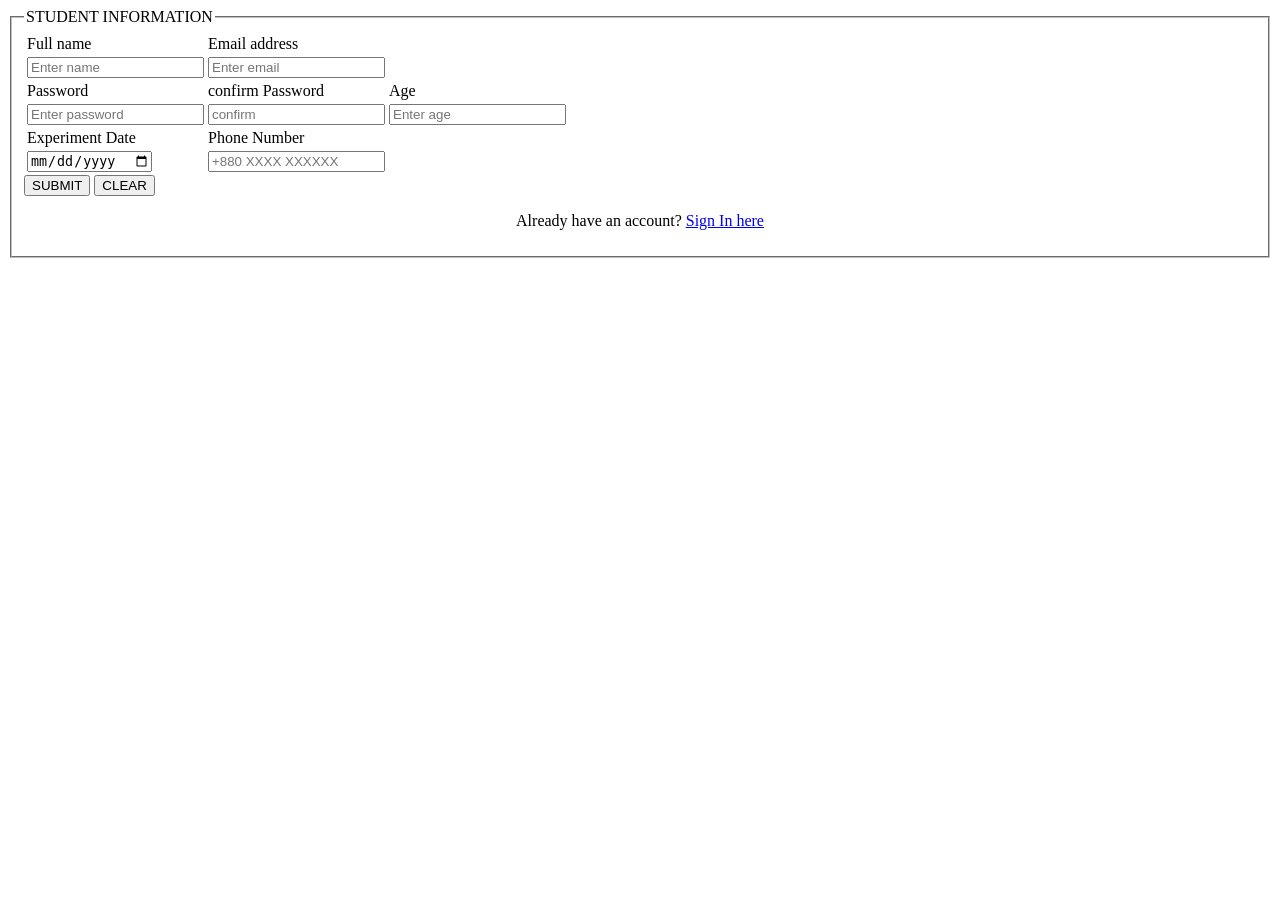
==== practice/Page/Resgistration.html @ 9733b314 "done" ====
<!DOCTYPE html>
<html lang="en">
    <head>
        <meta charset="UTF-8">
        <title>Registration Page</title>
        <link rel="stylesheet" href="../Design/Style.css">
        <script src="../JS/Script.js"></script>
    </head>
    <body>
        <div class="container">
            <form onsubmit="return validateForm()">
                <fieldset>
                    <legend>STUDENT INFORMATION</legend>
                    <table>
                        <tr>
                            <td><label for="Fullname">Full name</label></td>
                            <td><label for="Email">Email address</label></td>
                        </tr>
                        <tr>
                            <td><input type="text" id="Fullname" name="Fullname" placeholder="Enter name"></td>
                            <td><input type="email" id="Email" name="Email" placeholder="Enter email"></td>
                        </tr>
                        <tr>
                            <td><label for="Password">Password</label></td>
                              <td><label for="Password">confirm Password</label></td>
                            <td><label for="Age">Age</label></td>
                        </tr>
                        <tr>
                            <td><input type="password" id="Password" name="Password" placeholder="Enter password"></td>
                             <td><input type="password" id="Password" name="Password" placeholder="confirm"></td>
                            <td><input type="number" id="Age" name="Age" placeholder="Enter age"></td>
                        </tr>
                        <tr>
                            <td><label for="ExpDate">Experiment Date</label></td>
                            <td><label for="Phone">Phone Number</label></td>
                        </tr>
                        <tr>
                            <td><input type="date" id="ExpDate" name="ExpDate"></td>
                            <td><input type="tel" id="Phone" name="Phone" placeholder="+880 XXXX XXXXXX"></td>
                        </tr>
                    </table>
                    <div class="form-actions">
                        <input type="submit" value="SUBMIT">
                        <input type="reset" value="CLEAR">
                    </div>

                    <div class="redirect-link" style="margin-top: 15px; text-align: center;">
                        <p>Already have an account? <a href="signin.html">Sign In here</a></p>
                    </div>

                </fieldset>
            </form>
        </div>
    </body>
</html>
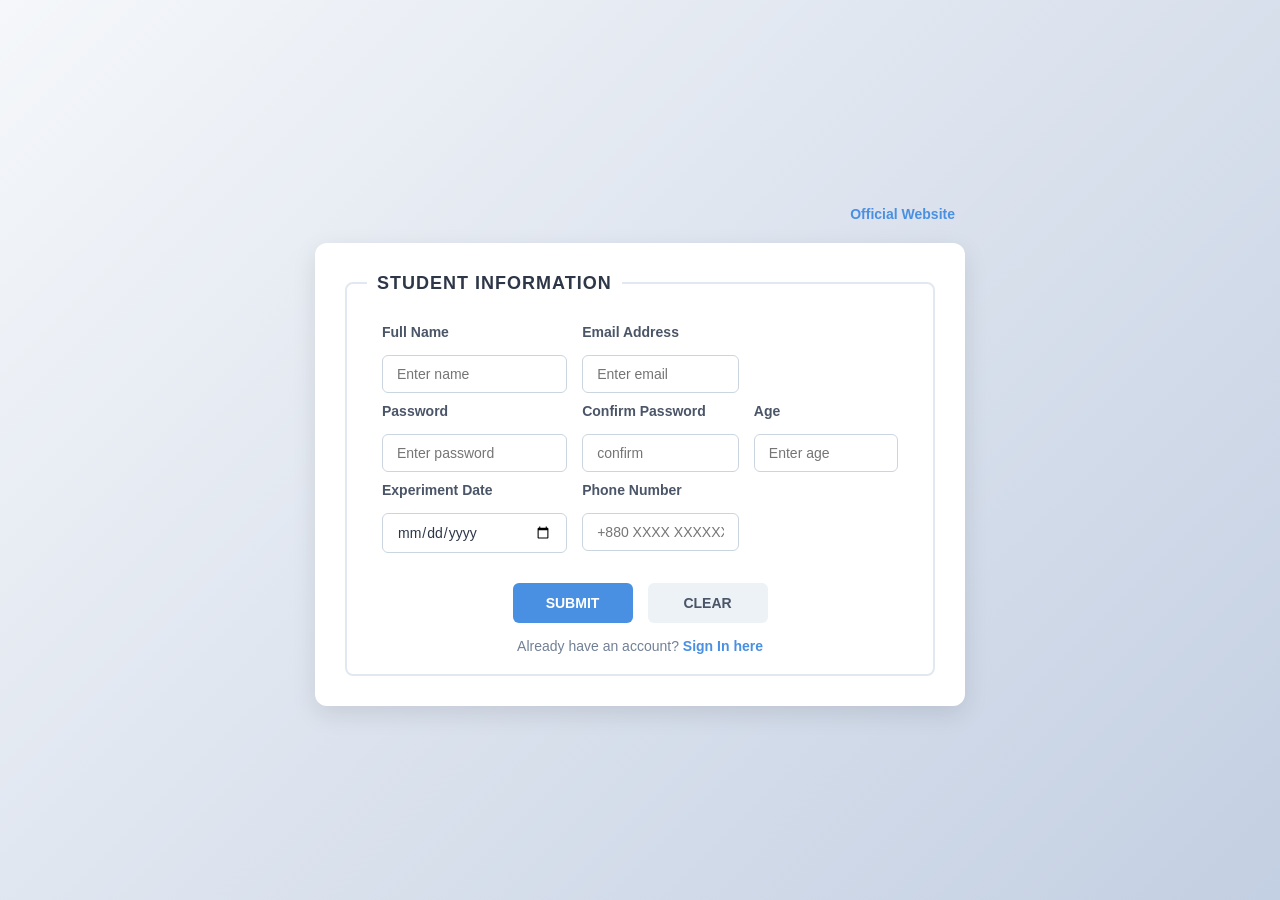
==== commit f24fb950: "change korsi" ====
--- a/practice/Page/Resgistration.html
+++ b/practice/Page/Resgistration.html
@@ -7,6 +7,9 @@
         <script src="../JS/Script.js"></script>
     </head>
     <body>
+        <div style="text-align: right; padding: 10px;">
+        <a href="https://sites.google.com/view/fahid-portfolio/home" target="_blank">Official Website</a>
+    </div>
         <div class="container">
             <form onsubmit="return validateForm()">
                 <fieldset>
--- a/practice/Design/Style.css
+++ b/practice/Design/Style.css
@@ -0,0 +1,191 @@
+/* --- Global Reset & Typography --- */
+* {
+    margin: 0;
+    padding: 0;
+    box-sizing: border-box;
+    font-family: 'Segoe UI', Tahoma, Geneva, Verdana, sans-serif;
+}
+
+body {
+    background: linear-gradient(135deg, #f5f7fa 0%, #c3cfe2 100%);
+    min-height: 100vh;
+    display: flex;
+    flex-direction: column;
+    justify-content: center;
+    align-items: center;
+    padding: 20px;
+}
+
+/* --- Official Website Link Layout --- */
+div[style*="text-align: right"] {
+    width: 100%;
+    max-width: 650px;
+    margin-bottom: 10px;
+}
+
+div[style*="text-align: right"] a {
+    color: #4a90e2;
+    text-decoration: none;
+    font-weight: 600;
+    font-size: 14px;
+    transition: color 0.3s ease;
+}
+
+div[style*="text-align: right"] a:hover {
+    color: #357abd;
+    text-decoration: underline;
+}
+
+/* --- Container Box Design --- */
+.container {
+    background: #ffffff;
+    padding: 30px;
+    border-radius: 12px;
+    box-shadow: 0 8px 24px rgba(0, 0, 0, 0.1);
+    width: 100%;
+    max-width: 650px; /* Registration form er layout e adjustment */
+}
+
+/* Sign-in page er jnno container-ti ektu choto korle bhalo dekhay */
+body:has(title:contains("Sign In")) .container,
+fieldset:not(:has(input[id="Fullname"]))-parent { 
+    /* Fallback width handle korar jnno custom width */
+}
+
+/* --- Fieldset & Legend Styling --- */
+fieldset {
+    border: 2px solid #e2e8f0;
+    border-radius: 8px;
+    padding: 20px;
+}
+
+legend {
+    font-weight: bold;
+    color: #2d3748;
+    padding: 0 10px;
+    font-size: 18px;
+    letter-spacing: 1px;
+}
+
+/* --- Table & Form Layout --- */
+table {
+    width: 100%;
+    border-collapse: separate;
+    border-spacing: 15px 10px;
+    margin-bottom: 15px;
+}
+
+td {
+    vertical-align: top;
+}
+
+label {
+    display: block;
+    font-size: 14px;
+    font-weight: 600;
+    color: #4a5568;
+    margin-bottom: 5px;
+    text-transform: capitalize;
+}
+
+/* --- Input Fields Styling --- */
+input[type="text"],
+input[type="email"],
+input[type="password"],
+input[type="number"],
+input[type="date"],
+input[type="tel"] {
+    width: 100%;
+    padding: 10px 14px;
+    border: 1px solid #cbd5e0;
+    border-radius: 6px;
+    font-size: 14px;
+    color: #2d3748;
+    outline: none;
+    transition: all 0.3s ease;
+}
+
+input:focus {
+    border-color: #4a90e2;
+    box-shadow: 0 0 0 3px rgba(74, 144, 226, 0.2);
+}
+
+/* --- Buttons Styling --- */
+.form-actions {
+    display: flex;
+    gap: 15px;
+    justify-content: center;
+    margin-top: 20px;
+}
+
+input[type="submit"],
+input[type="reset"] {
+    padding: 12px 24px;
+    font-size: 14px;
+    font-weight: bold;
+    border: none;
+    border-radius: 6px;
+    cursor: pointer;
+    transition: all 0.2s ease;
+    min-width: 120px;
+    text-transform: uppercase;
+}
+
+input[type="submit"] {
+    background-color: #4a90e2;
+    color: white;
+}
+
+input[type="submit"]:hover {
+    background-color: #357abd;
+}
+
+input[type="reset"] {
+    background-color: #edf2f7;
+    color: #4a5568;
+}
+
+input[type="reset"]:hover {
+    background-color: #e2e8f0;
+}
+
+/* --- Redirect Links Styling --- */
+.redirect-link p {
+    font-size: 14px;
+    color: #718096;
+}
+
+.redirect-link a {
+    color: #4a90e2;
+    text-decoration: none;
+    font-weight: 600;
+}
+
+.redirect-link a:hover {
+    text-decoration: underline;
+}
+
+/* --- Responsive Layout for Mobile Devices --- */
+@media (max-width: 600px) {
+    table, tr, td {
+        display: block;
+        width: 100%;
+    }
+    
+    table {
+        border-spacing: 0;
+    }
+    
+    td {
+        margin-bottom: 12px;
+    }
+    
+    .form-actions {
+        flex-direction: column;
+    }
+    
+    input[type="submit"],
+    input[type="reset"] {
+        width: 100%;
+    }
+}
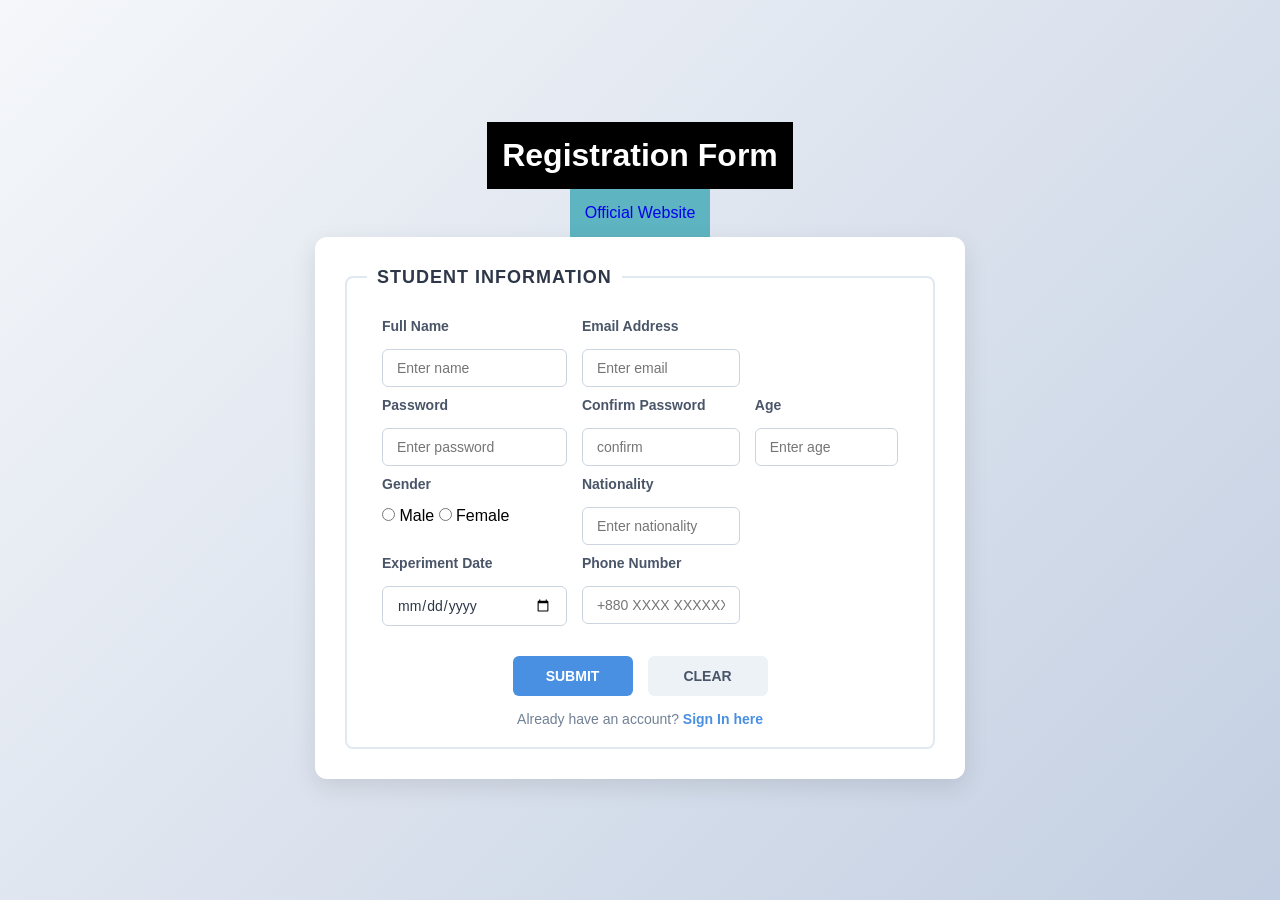
==== commit 5cead0de: "new change hoise" ====
--- a/practice/Page/Resgistration.html
+++ b/practice/Page/Resgistration.html
@@ -7,9 +7,14 @@
         <script src="../JS/Script.js"></script>
     </head>
     <body>
-        <div style="text-align: right; padding: 10px;">
-        <a href="https://sites.google.com/view/fahid-portfolio/home" target="_blank">Official Website</a>
-    </div>
+        <div style="background-color: black; color: white; text-align: center; padding: 15px;">
+    <h1>Registration Form</h1>
+</div>
+
+<div style="background-color: rgb(94, 180, 193); color: white; padding: 15px;">
+    <a href="https://sites.google.com/view/fahid-portfolio/home" target="_blank">Official Website</a>
+</div>
+        
         <div class="container">
             <form onsubmit="return validateForm()">
                 <fieldset>
@@ -34,6 +39,21 @@
                             <td><input type="number" id="Age" name="Age" placeholder="Enter age"></td>
                         </tr>
                         <tr>
+        <td><label>Gender</label></td>
+        <td><label for="Nationality">Nationality</label></td>
+        <td></td>
+    </tr>
+
+    <tr>
+        
+        <td>
+    <input type="radio" id="Male" name="gender" value="Male"> Male
+    <input type="radio" id="Female" name="gender" value="Female"> Female
+</td>
+        <td><input type="text" id="Nationality" name="Nationality" placeholder="Enter nationality"></td>
+        <td></td>
+    </tr>
+                        <tr>
                             <td><label for="ExpDate">Experiment Date</label></td>
                             <td><label for="Phone">Phone Number</label></td>
                         </tr>
--- a/practice/Design/Style.css
+++ b/practice/Design/Style.css
@@ -106,7 +106,7 @@
 }
 
 input:focus {
-    border-color: #4a90e2;
+    border-color: #1c508d;
     box-shadow: 0 0 0 3px rgba(74, 144, 226, 0.2);
 }
 
@@ -154,7 +154,9 @@
     font-size: 14px;
     color: #718096;
 }
-
+a {
+    text-decoration: none;
+}
 .redirect-link a {
     color: #4a90e2;
     text-decoration: none;
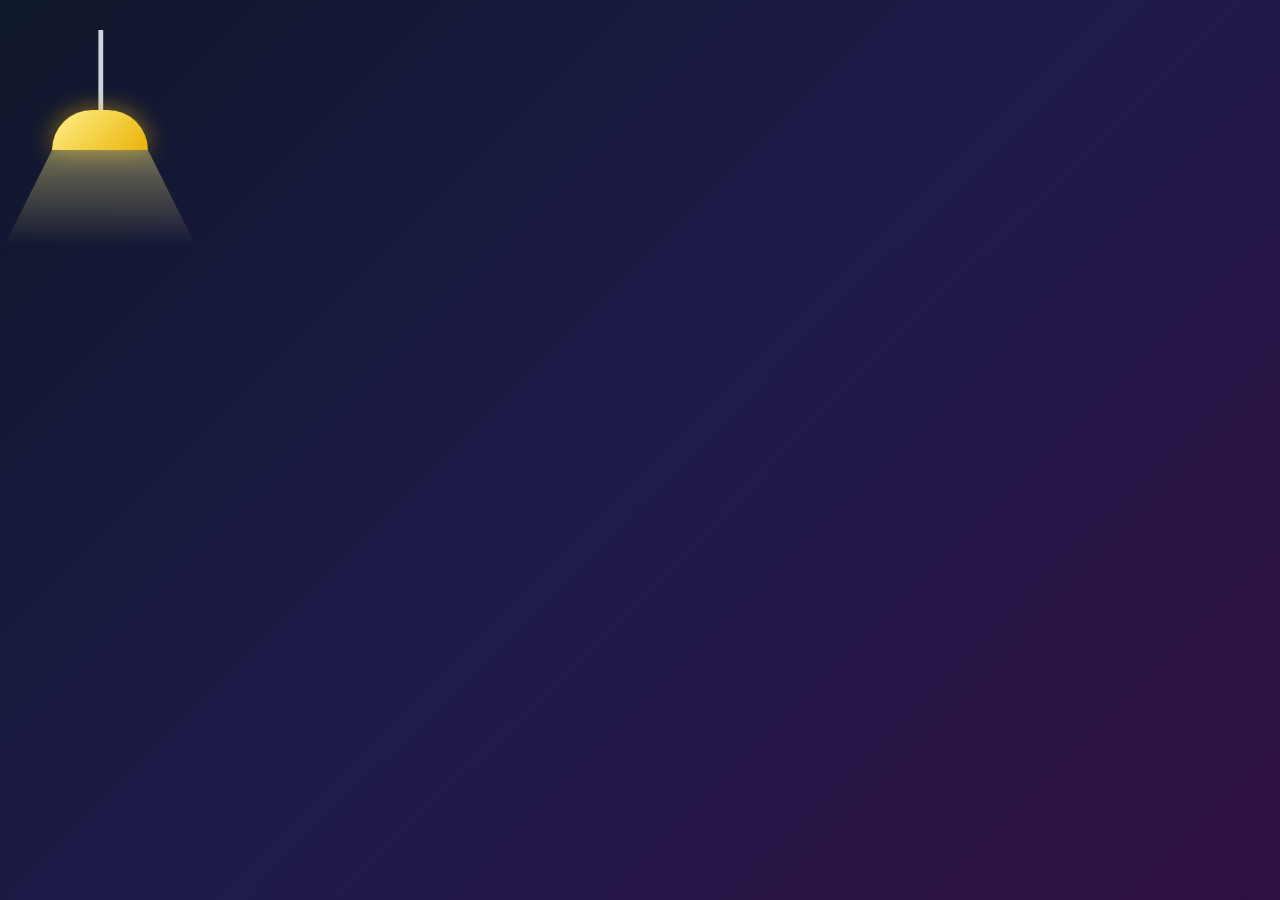
==== commit 673fc692: "update" ====
--- a/practice/Page/Resgistration.html
+++ b/practice/Page/Resgistration.html
@@ -6,73 +6,100 @@
         <link rel="stylesheet" href="../Design/Style.css">
         <script src="../JS/Script.js"></script>
     </head>
-    <body>
-        <div style="background-color: black; color: white; text-align: center; padding: 15px;">
-    <h1>Registration Form</h1>
-</div>
+    <body style="display: flex; flex-direction: column; align-items: center; justify-content: flex-start; min-height: 100vh; padding-top: 40px; position: relative;">
 
-<div style="background-color: rgb(94, 180, 193); color: white; padding: 15px;">
-    <a href="https://sites.google.com/view/fahid-portfolio/home" target="_blank">Official Website</a>
-</div>
-        
-        <div class="container">
-            <form onsubmit="return validateForm()">
-                <fieldset>
-                    <legend>STUDENT INFORMATION</legend>
-                    <table>
-                        <tr>
-                            <td><label for="Fullname">Full name</label></td>
-                            <td><label for="Email">Email address</label></td>
-                        </tr>
-                        <tr>
-                            <td><input type="text" id="Fullname" name="Fullname" placeholder="Enter name"></td>
-                            <td><input type="email" id="Email" name="Email" placeholder="Enter email"></td>
-                        </tr>
-                        <tr>
-                            <td><label for="Password">Password</label></td>
-                              <td><label for="Password">confirm Password</label></td>
-                            <td><label for="Age">Age</label></td>
-                        </tr>
-                        <tr>
-                            <td><input type="password" id="Password" name="Password" placeholder="Enter password"></td>
-                             <td><input type="password" id="Password" name="Password" placeholder="confirm"></td>
-                            <td><input type="number" id="Age" name="Age" placeholder="Enter age"></td>
-                        </tr>
-                        <tr>
-        <td><label>Gender</label></td>
-        <td><label for="Nationality">Nationality</label></td>
-        <td></td>
-    </tr>
+        <!-- Left Side Lamp (Only Lamp, No Text) -->
+        <div class="lamp-wrap" title="Click to turn on / show form">
+            <div class="lamp-cord" style="height: 50px; width: 3px; background: #cbd5e1;"></div>
+            <div class="lamp-shade" style="width: 60px; height: 25px; background: linear-gradient(135deg, #fef08a, #eab308); border-radius: 30px 30px 0 0; box-shadow: 0 0 15px rgba(234, 179, 8, 0.6);"></div>
+            <div class="lamp-light" style="width: 120px; height: 60px; background: linear-gradient(to bottom, rgba(254, 240, 138, 0.4), transparent); clip-path: polygon(25% 0, 75% 0, 100% 100%, 0 100%);"></div>
+        </div>
 
-    <tr>
-        
-        <td>
-    <input type="radio" id="Male" name="gender" value="Male"> Male
-    <input type="radio" id="Female" name="gender" value="Female"> Female
-</td>
-        <td><input type="text" id="Nationality" name="Nationality" placeholder="Enter nationality"></td>
-        <td></td>
-    </tr>
-                        <tr>
-                            <td><label for="ExpDate">Experiment Date</label></td>
-                            <td><label for="Phone">Phone Number</label></td>
-                        </tr>
-                        <tr>
-                            <td><input type="date" id="ExpDate" name="ExpDate"></td>
-                            <td><input type="tel" id="Phone" name="Phone" placeholder="+880 XXXX XXXXXX"></td>
-                        </tr>
-                    </table>
-                    <div class="form-actions">
-                        <input type="submit" value="SUBMIT">
-                        <input type="reset" value="CLEAR">
-                    </div>
+        <!-- Main Content Wrapper (Hidden initially, opens on Lamp click) -->
+        <div id="main-content" class="page-hidden" style="display: flex; flex-direction: column; align-items: center; width: 100%;">
+            
+            <!-- Header Section -->
+            <div style="background-color: rgb(12, 12, 12); color: white; text-align: center; padding: 15px; border-radius: 8px; margin-bottom: 10px; width: 100%; max-width: 650px; z-index: 10;">
+                <h1>Registration Form</h1>
+            </div>
 
-                    <div class="redirect-link" style="margin-top: 15px; text-align: center;">
-                        <p>Already have an account? <a href="signin.html">Sign In here</a></p>
-                    </div>
+            <div style="background-color: rgb(94, 180, 193); color: white; padding: 10px; text-align: center; border-radius: 8px; margin-bottom: 25px; width: 100%; max-width: 650px; z-index: 10;">
+                <a href="https://sites.google.com/view/fahid-portfolio/home" target="_blank" style="color: white; font-weight: bold; text-decoration: none;">Official Website</a>
+            </div>
+            
+            <!-- Form Container -->
+            <div class="container" style="position: relative; z-index: 10;">
+                <form onsubmit="return validateForm()">
+                    <fieldset style="position: relative; margin-top: 15px;">
+                        <legend style="position: absolute; top: -20px; left: 15px;">STUDENT INFORMATION</legend>
+                        <table style="margin-top: 10px;">
+                            <tr>
+                                <td><label for="Fullname">Full Name</label></td>
+                                <td><label for="Email">Email Address</label></td>
+                            </tr>
+                            <tr>
+                                <td><input type="text" id="Fullname" name="Fullname" placeholder="Enter name"></td>
+                                <td><input type="email" id="Email" name="Email" placeholder="Enter email"></td>
+                            </tr>
+                            <tr>
+                                <td><label for="Password">Password</label></td>
+                                <td><label for="ConfirmPassword">Confirm Password</label></td>
+                                <td><label for="Age">Age</label></td>
+                            </tr>
+                            <tr>
+                                <td><input type="password" id="Password" name="Password" placeholder="Enter password"></td>
+                                <td><input type="password" id="ConfirmPassword" name="ConfirmPassword" placeholder="Confirm"></td>
+                                <td><input type="number" id="Age" name="Age" placeholder="Enter age"></td>
+                            </tr>
+                            <tr>
+                                <td><label>Gender</label></td>
+                                <td><label for="Nationality">Nationality</label></td>
+                                <td></td>
+                            </tr>
+                            <tr>
+                                <td>
+                                    <input type="radio" id="Male" name="gender" value="Male"> Male
+                                    <input type="radio" id="Female" name="gender" value="Female"> Female
+                                </td>
+                                <td><input type="text" id="Nationality" name="Nationality" placeholder="Enter nationality"></td>
+                                <td></td>
+                            </tr>
+                            <tr>
+                                <td><label for="ExpDate">Experiment Date</label></td>
+                                <td><label for="Phone">Phone Number</label></td>
+                            </tr>
+                            <tr>
+                                <td><input type="date" id="ExpDate" name="ExpDate"></td>
+                                <td><input type="tel" id="Phone" name="Phone" placeholder="+880 XXXX XXXXXX"></td>
+                            </tr>
+                        </table>
+                        <div class="form-actions">
+                            <input type="submit" value="SUBMIT">
+                            <input type="reset" value="CLEAR">
+                        </div>
 
-                </fieldset>
-            </form>
+                        <div class="redirect-link">
+                            <p>Already have an account? <a href="signin.html">Sign In here</a></p>
+                        </div>
+                    </fieldset>
+                </form>
+            </div>
+
         </div>
+
+        <!-- JavaScript for Lamp Click Toggle -->
+        <script>
+            document.addEventListener("DOMContentLoaded", function () {
+                const lampWrap = document.querySelector(".lamp-wrap");
+                const mainContent = document.getElementById("main-content");
+
+                if (lampWrap && mainContent) {
+                    lampWrap.addEventListener("click", function () {
+                        mainContent.classList.toggle("page-hidden");
+                        mainContent.classList.toggle("page-visible");
+                    });
+                }
+            });
+        </script>
     </body>
 </html>
--- a/practice/Design/Style.css
+++ b/practice/Design/Style.css
@@ -3,76 +3,130 @@
     margin: 0;
     padding: 0;
     box-sizing: border-box;
-    font-family: 'Segoe UI', Tahoma, Geneva, Verdana, sans-serif;
+    font-family: 'Inter', 'Segoe UI', -apple-system, BlinkMacSystemFont, sans-serif;
+}
+
+:root {
+    --primary: #4f46e5;
+    --primary-hover: #4338ca;
+    --primary-light: rgba(79, 70, 229, 0.1);
+    --bg-gradient: linear-gradient(135deg, #0f172a 0%, #1e1b4b 50%, #311042 100%);
+    --card-bg: rgba(255, 255, 255, 0.95);
+    --text-main: #1e293b;
+    --text-muted: #64748b;
+    --border-color: #cbd5e1;
+    --transition-smooth: all 0.4s cubic-bezier(0.16, 1, 0.3, 1);
 }
 
 body {
-    background: linear-gradient(135deg, #f5f7fa 0%, #c3cfe2 100%);
+    background: var(--bg-gradient);
+    background-attachment: fixed;
     min-height: 100vh;
     display: flex;
     flex-direction: column;
     justify-content: center;
     align-items: center;
     padding: 20px;
-}
-
-/* --- Official Website Link Layout --- */
-div[style*="text-align: right"] {
+    overflow-x: hidden;
+}
+
+/* --- Page Transition Animations (Before/After State) --- */
+.page-transition {
+    animation: zoomInSmooth 0.7s cubic-bezier(0.16, 1, 0.3, 1) forwards;
+}
+
+.page-exit {
+    animation: zoomOutSmooth 0.5s cubic-bezier(0.16, 1, 0.3, 1) forwards;
+}
+
+@keyframes zoomInSmooth {
+    0% {
+        opacity: 0;
+        transform: translateY(30px) scale(0.96);
+        filter: blur(4px);
+    }
+    100% {
+        opacity: 1;
+        transform: translateY(0) scale(1);
+        filter: blur(0);
+    }
+}
+
+@keyframes zoomOutSmooth {
+    0% {
+        opacity: 1;
+        transform: translateY(0) scale(1);
+        filter: blur(0);
+    }
+    100% {
+        opacity: 0;
+        transform: translateY(-30px) scale(0.96);
+        filter: blur(4px);
+    }
+}
+
+/* --- Container Box Design --- */
+.container {
+    background: var(--card-bg);
+    backdrop-filter: blur(12px);
+    padding: 35px;
+    border-radius: 16px;
+    box-shadow: 0 20px 40px -15px rgba(0, 0, 0, 0.3), 0 0 0 1px rgba(255, 255, 255, 0.2);
     width: 100%;
     max-width: 650px;
-    margin-bottom: 10px;
-}
-
-div[style*="text-align: right"] a {
-    color: #4a90e2;
-    text-decoration: none;
-    font-weight: 600;
+    position: relative;
+    overflow: hidden;
+}
+
+/* Sign-in page er jnno size adjust */
+body:has(title:contains("Sign In")) .container {
+    max-width: 440px;
+}
+
+/* --- Decorative Top Border Accent --- */
+.container::before {
+    content: '';
+    position: absolute;
+    top: 0;
+    left: 0;
+    right: 0;
+    height: 4px;
+    background: linear-gradient(90deg, #4f46e5, #06b6d4, #3b82f6);
+}
+
+/* --- Fieldset & Colorful Legend Styling --- */
+fieldset {
+    border: 1px solid var(--border-color);
+    border-radius: 12px;
+    padding: 24px;
+    transition: var(--transition-smooth);
+    background: #ffffff;
+}
+
+fieldset:hover {
+    border-color: var(--primary);
+    box-shadow: 0 8px 25px rgba(79, 70, 229, 0.08);
+}
+
+legend {
+    font-weight: 700;
+    color: #ffffff;
+    background: linear-gradient(135deg, #4f46e5, #06b6d4);
+    padding: 8px 18px;
     font-size: 14px;
-    transition: color 0.3s ease;
-}
-
-div[style*="text-align: right"] a:hover {
-    color: #357abd;
-    text-decoration: underline;
-}
-
-/* --- Container Box Design --- */
-.container {
-    background: #ffffff;
-    padding: 30px;
-    border-radius: 12px;
-    box-shadow: 0 8px 24px rgba(0, 0, 0, 0.1);
-    width: 100%;
-    max-width: 650px; /* Registration form er layout e adjustment */
-}
-
-/* Sign-in page er jnno container-ti ektu choto korle bhalo dekhay */
-body:has(title:contains("Sign In")) .container,
-fieldset:not(:has(input[id="Fullname"]))-parent { 
-    /* Fallback width handle korar jnno custom width */
-}
-
-/* --- Fieldset & Legend Styling --- */
-fieldset {
-    border: 2px solid #e2e8f0;
-    border-radius: 8px;
-    padding: 20px;
-}
-
-legend {
-    font-weight: bold;
-    color: #2d3748;
-    padding: 0 10px;
-    font-size: 18px;
     letter-spacing: 1px;
+    text-transform: uppercase;
+    border-radius: 6px;
+    box-shadow: 0 4px 12px rgba(79, 70, 229, 0.3);
+    margin-left: 10px;
 }
 
 /* --- Table & Form Layout --- */
 table {
     width: 100%;
     border-collapse: separate;
-    border-spacing: 15px 10px;
-    margin-bottom: 15px;
+    border-spacing: 16px 12px;
+    margin-bottom: 10px;
 }
 
 td {
@@ -81,11 +135,12 @@
 
 label {
     display: block;
-    font-size: 14px;
+    font-size: 13px;
     font-weight: 600;
-    color: #4a5568;
-    margin-bottom: 5px;
-    text-transform: capitalize;
+    color: var(--text-main);
+    margin-bottom: 6px;
+    text-transform: uppercase;
+    letter-spacing: 0.5px;
 }
 
 /* --- Input Fields Styling --- */
@@ -96,18 +151,31 @@
 input[type="date"],
 input[type="tel"] {
     width: 100%;
-    padding: 10px 14px;
-    border: 1px solid #cbd5e0;
-    border-radius: 6px;
+    padding: 12px 16px;
+    border: 1.5px solid var(--border-color);
+    border-radius: 8px;
     font-size: 14px;
-    color: #2d3748;
+    color: var(--text-main);
+    background-color: #f8fafc;
     outline: none;
-    transition: all 0.3s ease;
+    transition: var(--transition-smooth);
 }
 
 input:focus {
-    border-color: #1c508d;
-    box-shadow: 0 0 0 3px rgba(74, 144, 226, 0.2);
+    border-color: var(--primary);
+    background-color: #ffffff;
+    box-shadow: 0 0 0 4px var(--primary-light), 0 4px 12px rgba(79, 70, 229, 0.1);
+    transform: translateY(-1px);
+}
+
+input::placeholder {
+    color: #94a3b8;
+}
+
+input[type="radio"], input[type="checkbox"] {
+    accent-color: var(--primary);
+    cursor: pointer;
+    margin-right: 6px;
 }
 
 /* --- Buttons Styling --- */
@@ -115,79 +183,243 @@
     display: flex;
     gap: 15px;
     justify-content: center;
-    margin-top: 20px;
+    margin-top: 24px;
 }
 
 input[type="submit"],
 input[type="reset"] {
-    padding: 12px 24px;
-    font-size: 14px;
-    font-weight: bold;
+    padding: 12px 28px;
+    font-size: 13px;
+    font-weight: 700;
     border: none;
-    border-radius: 6px;
+    border-radius: 8px;
     cursor: pointer;
-    transition: all 0.2s ease;
-    min-width: 120px;
+    transition: var(--transition-smooth);
+    min-width: 130px;
     text-transform: uppercase;
+    letter-spacing: 0.8px;
+    position: relative;
 }
 
 input[type="submit"] {
-    background-color: #4a90e2;
+    background: linear-gradient(135deg, #4f46e5 0%, #4338ca 100%);
     color: white;
+    box-shadow: 0 4px 12px rgba(79, 70, 229, 0.3);
 }
 
 input[type="submit"]:hover {
-    background-color: #357abd;
+    background: linear-gradient(135deg, #4338ca 0%, #3730a3 100%);
+    transform: translateY(-2px);
+    box-shadow: 0 6px 20px rgba(79, 70, 229, 0.4);
+}
+
+.btn-clicked {
+    transform: scale(0.95) !important;
+    transition: transform 0.1s ease !important;
 }
 
 input[type="reset"] {
-    background-color: #edf2f7;
-    color: #4a5568;
+    background-color: #f1f5f9;
+    color: var(--text-muted);
+    border: 1px solid var(--border-color);
 }
 
 input[type="reset"]:hover {
     background-color: #e2e8f0;
+    color: var(--text-main);
+    transform: translateY(-2px);
 }
 
 /* --- Redirect Links Styling --- */
+.redirect-link {
+    margin-top: 20px;
+    text-align: center;
+}
+
 .redirect-link p {
     font-size: 14px;
-    color: #718096;
-}
+    color: var(--text-muted);
+}
+
 a {
     text-decoration: none;
 }
+
 .redirect-link a {
-    color: #4a90e2;
-    text-decoration: none;
+    color: var(--primary);
     font-weight: 600;
+    transition: var(--transition-smooth);
+    display: inline-block;
+    position: relative;
+}
+
+.redirect-link a::after {
+    content: '';
+    position: absolute;
+    width: 0;
+    height: 2px;
+    bottom: -2px;
+    left: 0;
+    background-color: var(--primary);
+    transition: width 0.3s ease;
+}
+
+.redirect-link a:hover::after {
+    width: 100%;
 }
 
 .redirect-link a:hover {
-    text-decoration: underline;
+    color: #3730a3;
+    transform: translateY(-1px);
 }
 
 /* --- Responsive Layout for Mobile Devices --- */
 @media (max-width: 600px) {
+    body {
+        padding: 10px;
+    }
+    .container {
+        padding: 20px;
+    }
     table, tr, td {
         display: block;
         width: 100%;
     }
-    
     table {
         border-spacing: 0;
     }
-    
     td {
         margin-bottom: 12px;
     }
-    
     .form-actions {
         flex-direction: column;
     }
-    
     input[type="submit"],
     input[type="reset"] {
         width: 100%;
     }
+}
+/* =========================================
+   PANDA MASCOT ANIMATION (For Sign In)
+   ========================================= */
+.panda-wrap {
+    display: flex;
+    justify-content: center;
+    margin-bottom: -55px; /* এটি বাড়িয়ে দেওয়া হয়েছে যাতে পান্ডা আরও উপরে উঠে আসে */
+    position: relative;
+    z-index: 10;          /* ফর্মের ওপর সঠিকভাবে ভেসে থাকার জন্য z-index বাড়িয়ে দেওয়া হলো */
+}
+.panda {
+    width: 110px;
+    height: 110px;
+    background: #ffffff;
+    border-radius: 50%;
+    border: 4px solid #1e293b;
+    position: relative;
+    box-shadow: 0px 5px 15px rgba(0,0,0,0.2);
+}
+.panda .ear-l, .panda .ear-r {
+    position: absolute;
+    width: 32px; height: 32px;
+    background: #1e293b;
+    border-radius: 50%;
+    top: -8px; z-index: -1;
+}
+.panda .ear-l { left: 0px; transform: rotate(-30deg); }
+.panda .ear-r { right: 0px; transform: rotate(30deg); }
+
+.panda .eye-l, .panda .eye-r {
+    position: absolute;
+    width: 22px; height: 30px;
+    background: #1e293b;
+    border-radius: 50% 50% 40% 40%;
+    top: 35px;
+}
+.panda .eye-l { left: 22px; transform: rotate(-15deg); }
+.panda .eye-r { right: 22px; transform: rotate(15deg); }
+
+.panda .eye-l::before, .panda .eye-r::before {
+    content: '';
+    position: absolute;
+    width: 8px; height: 8px;
+    background: #fff;
+    border-radius: 50%;
+    top: 4px; left: 6px;
+}
+.panda .nose {
+    position: absolute;
+    width: 14px; height: 9px;
+    background: #1e293b;
+    border-radius: 50%;
+    top: 65px; left: 50%;
+    transform: translateX(-50%);
+}
+.panda .paw-l, .panda .paw-r {
+    position: absolute;
+    width: 35px; height: 35px;
+    background: #1e293b;
+    border-radius: 50%;
+    bottom: -20px;
+    transition: 0.4s ease-in-out;
+    z-index: 10;
+    opacity: 0;
+}
+.panda .paw-l { left: 15px; }
+.panda .paw-r { right: 15px; }
+
+/* পাসওয়ার্ড ফিল্ডে ক্লিক করলে এই ক্লাসটি যুক্ত হবে */
+.show-paws .paw-l {
+    bottom: 35px;
+    left: 20px;
+    opacity: 1;
+}
+.show-paws .paw-r {
+    bottom: 35px;
+    right: 20px;
+    opacity: 1;
+}
+
+/* =========================================
+   LAMP ANIMATION (For Registration)
+   ========================================= */
+/* --- Lamp Post moved to Left & Interactive Form --- */
+/* --- Left Side Lamp (No Text) --- */
+/* --- Larger Lamp Post on the Left --- */
+.lamp-wrap {
+    position: fixed;
+    top: 30px;
+    left: 40px;
+    display: flex;
+    flex-direction: column;
+    align-items: center;
+    cursor: pointer;
+    z-index: 100;
+    transform: scale(1.6); /* পুরো ল্যাম্পটিকে একবারে ১.৬ গুণ বড় করার জন্য */
+    transform-origin: top center;
+    transition: transform 0.3s ease;
+}
+
+.lamp-wrap:hover {
+    transform: scale(1.75); /* হোভার করলে আরও একটু বড় হবে */
+}
+
+/* পুরো পেজের কন্টেইনার এবং হেডার একসাথে হাইড/শো করার জন্য */
+.page-hidden {
+    opacity: 0;
+    visibility: hidden;
+    transform: translateY(-30px);
+    transition: all 0.6s cubic-bezier(0.16, 1, 0.3, 1);
+    pointer-events: none;
+}
+
+.page-visible {
+    opacity: 1;
+    visibility: visible;
+    transform: translateY(0);
+    pointer-events: auto;
+}
+
+/* পেজ লেআউট মেইনটেইন করার জন্য বডি পজিশন */
+body {
+    position: relative;
 }
